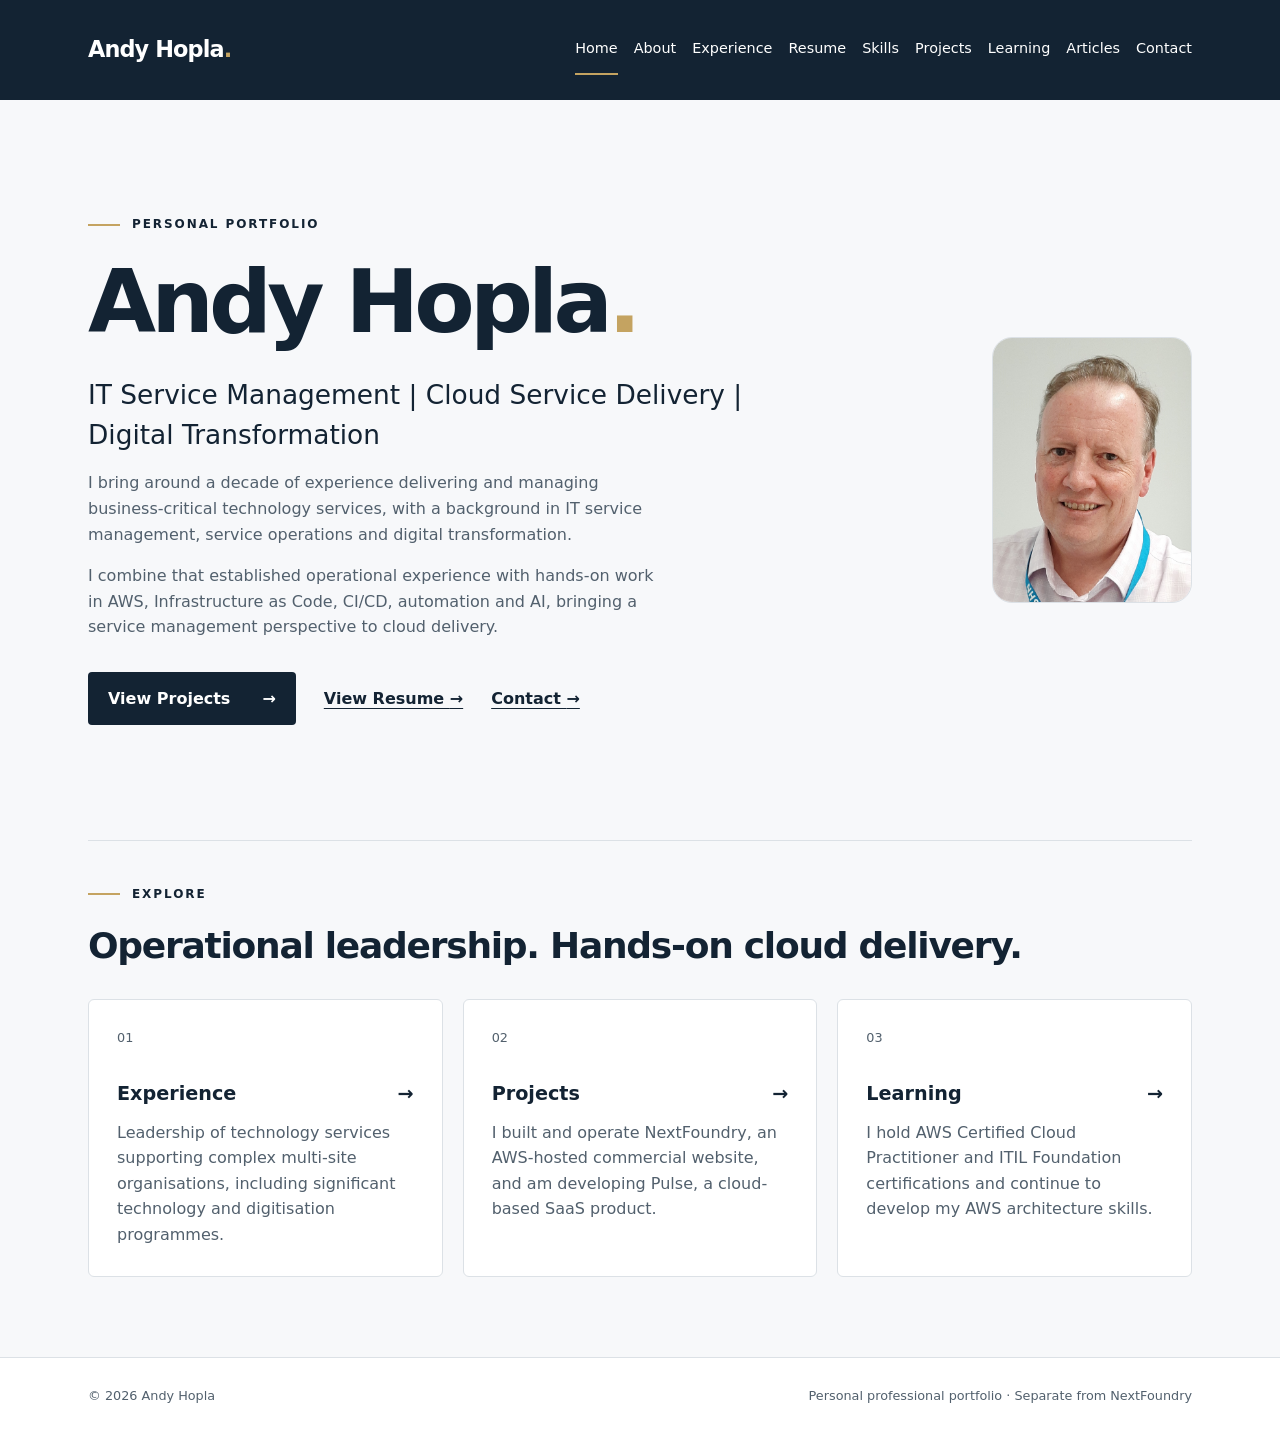
==== index.html @ 7f965b9d "Initial AWS-hosted portfolio site and Terraform infrastructure" ====
<!doctype html>
<html lang="en-GB">
<head>
  <meta charset="utf-8">
  <meta name="viewport" content="width=device-width, initial-scale=1">
  <meta name="description" content="Andy Hopla combines around a decade of IT service management and operational leadership with growing hands-on AWS, automation and AI capability.">
  <meta name="theme-color" content="#132333">
  <link rel="icon" href="favicon.ico" sizes="32x32">
  <link rel="icon" href="favicon.svg" type="image/svg+xml" sizes="any">
  <title>Andy Hopla | Personal Portfolio</title>
  <link rel="stylesheet" href="css/styles.css">
  <script src="js/main.js" defer></script>
</head>
<body>
  <a class="skip-link" href="#main-content">Skip to content</a>
  <header class="site-header">
    <div class="header-inner container">
      <a class="brand" href="index.html" aria-label="Andy Hopla — home">Andy Hopla<span class="accent" aria-hidden="true">.</span></a>
      <button class="menu-toggle" type="button" aria-expanded="false" aria-controls="primary-navigation" hidden>Menu</button>
      <nav id="primary-navigation" aria-label="Main navigation">
        <ul>
          <li><a href="index.html" aria-current="page">Home</a></li>
          <li><a href="pages/about.html">About</a></li>
          <li><a href="pages/experience.html">Experience</a></li>
          <li><a href="pages/resume.html">Resume</a></li>
          <li><a href="pages/skills.html">Skills</a></li>
          <li><a href="pages/projects.html">Projects</a></li>
          <li><a href="pages/learning.html">Learning</a></li>
          <li><a href="pages/articles.html">Articles</a></li>
          <li><a href="pages/contact.html">Contact</a></li>
        </ul>
      </nav>
    </div>
  </header>
  <main id="main-content" class="container" tabindex="-1">
    <section class="hero home-hero" aria-labelledby="page-title">
      <div class="home-hero-content">
        <p class="eyebrow">Personal portfolio</p>
        <h1 id="page-title">Andy Hopla<span class="accent">.</span></h1>
        <p class="intro">IT Service Management | Cloud Service Delivery | Digital Transformation</p>
        <p class="hero-description">I bring around a decade of experience delivering and managing business-critical technology services, with a background in IT service management, service operations and digital transformation.</p>
        <p class="hero-description">I combine that established operational experience with hands-on work in AWS, Infrastructure as Code, CI/CD, automation and AI, bringing a service management perspective to cloud delivery.</p>
        <div class="actions">
          <a class="button" href="pages/projects.html">View Projects <span aria-hidden="true">&rarr;</span></a>
          <a class="text-link" href="pages/resume.html">View Resume <span aria-hidden="true">&rarr;</span></a>
          <a class="text-link" href="pages/contact.html">Contact <span aria-hidden="true">&rarr;</span></a>
        </div>
      </div>
      <div class="home-hero-portrait">
        <img src="images/andy-hopla.jpg" alt="Andy Hopla" width="200" height="267">
      </div>
    </section>
    <section class="overview" aria-labelledby="overview-title">
      <div class="section-heading">
        <p class="eyebrow">Explore</p>
        <h2 id="overview-title">Operational leadership. Hands-on cloud delivery.</h2>
      </div>
      <div class="card-grid">
        <a class="card" href="pages/experience.html">
          <span class="card-number" aria-hidden="true">01</span>
          <h3>Experience <span aria-hidden="true">&rarr;</span></h3>
          <p>Leadership of technology services supporting complex multi-site organisations, including significant technology and digitisation programmes.</p>
        </a>
        <a class="card" href="pages/projects.html">
          <span class="card-number" aria-hidden="true">02</span>
          <h3>Projects <span aria-hidden="true">&rarr;</span></h3>
          <p>I built and operate NextFoundry, an AWS-hosted commercial website, and am developing Pulse, a cloud-based SaaS product.</p>
        </a>
        <a class="card" href="pages/learning.html">
          <span class="card-number" aria-hidden="true">03</span>
          <h3>Learning <span aria-hidden="true">&rarr;</span></h3>
          <p>I hold AWS Certified Cloud Practitioner and ITIL Foundation certifications and continue to develop my AWS architecture skills.</p>
        </a>
      </div>
    </section>
  </main>
  <footer class="site-footer">
    <div class="container footer-inner">
      <p>&copy; <span data-year>2026</span> Andy Hopla</p>
      <p>Personal professional portfolio <span aria-hidden="true">&middot;</span> Separate from NextFoundry</p>
    </div>
  </footer>
</body>
</html>
---- css/styles.css ----
:root {
  color-scheme: light;
  --navy: #132333;
  --muted: #52606d;
  --gold: #c4a361;
  --paper: #f7f8fa;
  --line: #dce1e6;
  --white: #fff;
  font-family: system-ui, -apple-system, BlinkMacSystemFont, "Segoe UI", sans-serif;
  color: var(--navy);
  background: var(--paper);
  line-height: 1.6;
}

* { box-sizing: border-box; }
body { margin: 0; min-height: 100vh; display: flex; flex-direction: column; }
main { flex: 1; width: 100%; }
a { color: inherit; text-underline-offset: 0.25em; }
button { font: inherit; }
[hidden] { display: none !important; }
:focus-visible { outline: 3px solid #806021; outline-offset: 5px; }
.site-header :focus-visible, .skip-link:focus-visible { outline-color: var(--gold); }
.container { max-width: 1200px; margin-inline: auto; padding-inline: clamp(1.25rem, 4vw, 3rem); }
.accent { color: var(--gold); }
.skip-link { position: absolute; z-index: 10; top: 0.75rem; left: 1rem; padding: 0.75rem 1rem; background: var(--navy); color: var(--white); transform: translateY(-200%); }
.skip-link:focus { transform: translateY(0); }
.site-header { background: var(--navy); color: var(--white); }
.header-inner { min-height: 100px; display: flex; align-items: center; justify-content: space-between; gap: 2rem; }
.brand { font-size: 1.4rem; font-weight: 700; letter-spacing: -0.04em; text-decoration: none; white-space: nowrap; }
nav ul { display: flex; flex-wrap: wrap; gap: 0.2rem 1rem; list-style: none; padding: 0; margin: 0; }
nav a { display: block; padding-block: 0.8rem; font-size: 0.9rem; text-decoration: none; border-bottom: 2px solid transparent; }
nav a:hover, nav a[aria-current="page"] { border-color: var(--gold); }
.menu-toggle { min-height: 44px; padding: 0.4rem 0.9rem; color: var(--white); background: transparent; border: 1px solid var(--gold); border-radius: 4px; cursor: pointer; }
.hero { padding-block: clamp(4rem, 9vw, 7.5rem); max-width: 850px; }
.eyebrow { margin: 0 0 1.25rem; font-size: 0.75rem; font-weight: 700; letter-spacing: 0.16em; text-transform: uppercase; }
.eyebrow::before { content: ""; display: inline-block; width: 2rem; height: 2px; background: var(--gold); vertical-align: middle; margin-right: 0.75rem; }
h1, h2, h3, p { margin-top: 0; }
h1 { font-size: clamp(3rem, 7vw, 5.5rem); line-height: 1.1; letter-spacing: -0.055em; margin-bottom: 1.5rem; overflow-wrap: break-word; }
h2 { font-size: clamp(1.75rem, 3vw, 2.25rem); line-height: 1.2; letter-spacing: -0.035em; }
h3 { font-size: 1.2rem; line-height: 1.4; }
.intro { font-size: clamp(1.2rem, 2.5vw, 1.65rem); line-height: 1.5; max-width: 42rem; margin-bottom: 1rem; }
.hero-description, .content-note { color: var(--muted); max-width: 36rem; }
.actions { display: flex; align-items: center; flex-wrap: wrap; gap: 1rem 1.75rem; margin-top: 2rem; }
.button { display: inline-flex; gap: 2rem; align-items: center; padding: 0.85rem 1.25rem; background: var(--navy); color: var(--white); border-radius: 4px; text-decoration: none; font-weight: 600; }
.button:hover { background: #294156; }
.text-link { display: inline-block; padding-block: 0.7rem; font-weight: 600; }
.overview { border-top: 1px solid var(--line); padding-block: 2.75rem 5rem; }
.section-heading { margin-bottom: 2rem; }
.card-grid { display: grid; grid-template-columns: repeat(3, minmax(0, 1fr)); gap: 1.25rem; }
.card { display: block; padding: 1.75rem; background: var(--white); border: 1px solid var(--line); border-radius: 6px; text-decoration: none; }
.card:hover { border-color: #806021; }
.card-number { display: block; margin-bottom: 2rem; color: var(--muted); font-size: 0.8rem; }
.card h3 { display: flex; justify-content: space-between; gap: 1rem; margin-bottom: 0.75rem; }
.card p { color: var(--muted); margin-bottom: 0; }
.page-hero h1 { font-size: clamp(2.75rem, 6vw, 4.5rem); }
.content-note { margin-block: 2rem 0.5rem; }
.site-footer { border-top: 1px solid var(--line); background: var(--white); font-size: 0.8rem; color: var(--muted); }
.footer-inner { display: flex; flex-wrap: wrap; justify-content: space-between; gap: 0.75rem 2rem; padding-block: 1.75rem; }
.footer-inner p { margin: 0; }

@media (max-width: 960px) {
  .header-inner { flex-wrap: wrap; gap: 0.5rem 1rem; padding-block: 1rem; min-height: 80px; }
  nav { width: 100%; }
  nav ul { gap: 0.25rem 1.25rem; }
  .card-grid { grid-template-columns: 1fr; }
  .card-number { margin-bottom: 1rem; }
}

@media (prefers-reduced-motion: no-preference) {
  a { transition: background-color 150ms ease, border-color 150ms ease; }
}

/* Homepage portrait layout; other page heroes retain their existing styles. */
.home-hero { display: grid; grid-template-columns: minmax(0, 1fr) 200px; align-items: center; gap: 3rem; max-width: none; }
.home-hero-content { min-width: 0; }
.home-hero-portrait { width: 200px; max-width: 100%; aspect-ratio: 3 / 4; display: grid; place-items: center; overflow: hidden; border: 1px solid var(--line); border-radius: 20px; background: var(--white); color: var(--muted); font-size: 0.85rem; }
.home-hero-portrait img { display: block; width: 100%; height: 100%; object-fit: cover; object-position: center; }

@media (max-width: 960px) {
  .home-hero { grid-template-columns: minmax(0, 1fr); gap: 2rem; }
}

/* Technology tags on the Projects page. */
.project-tags { display: flex; flex-wrap: wrap; gap: 0.5rem; max-width: 42rem; padding: 0; margin: 1.5rem 0 0; list-style: none; }
.project-tags li { padding: 0.25rem 0.65rem; border: 1px solid var(--line); border-radius: 4px; background: var(--white); color: var(--navy); font-size: 0.8rem; }
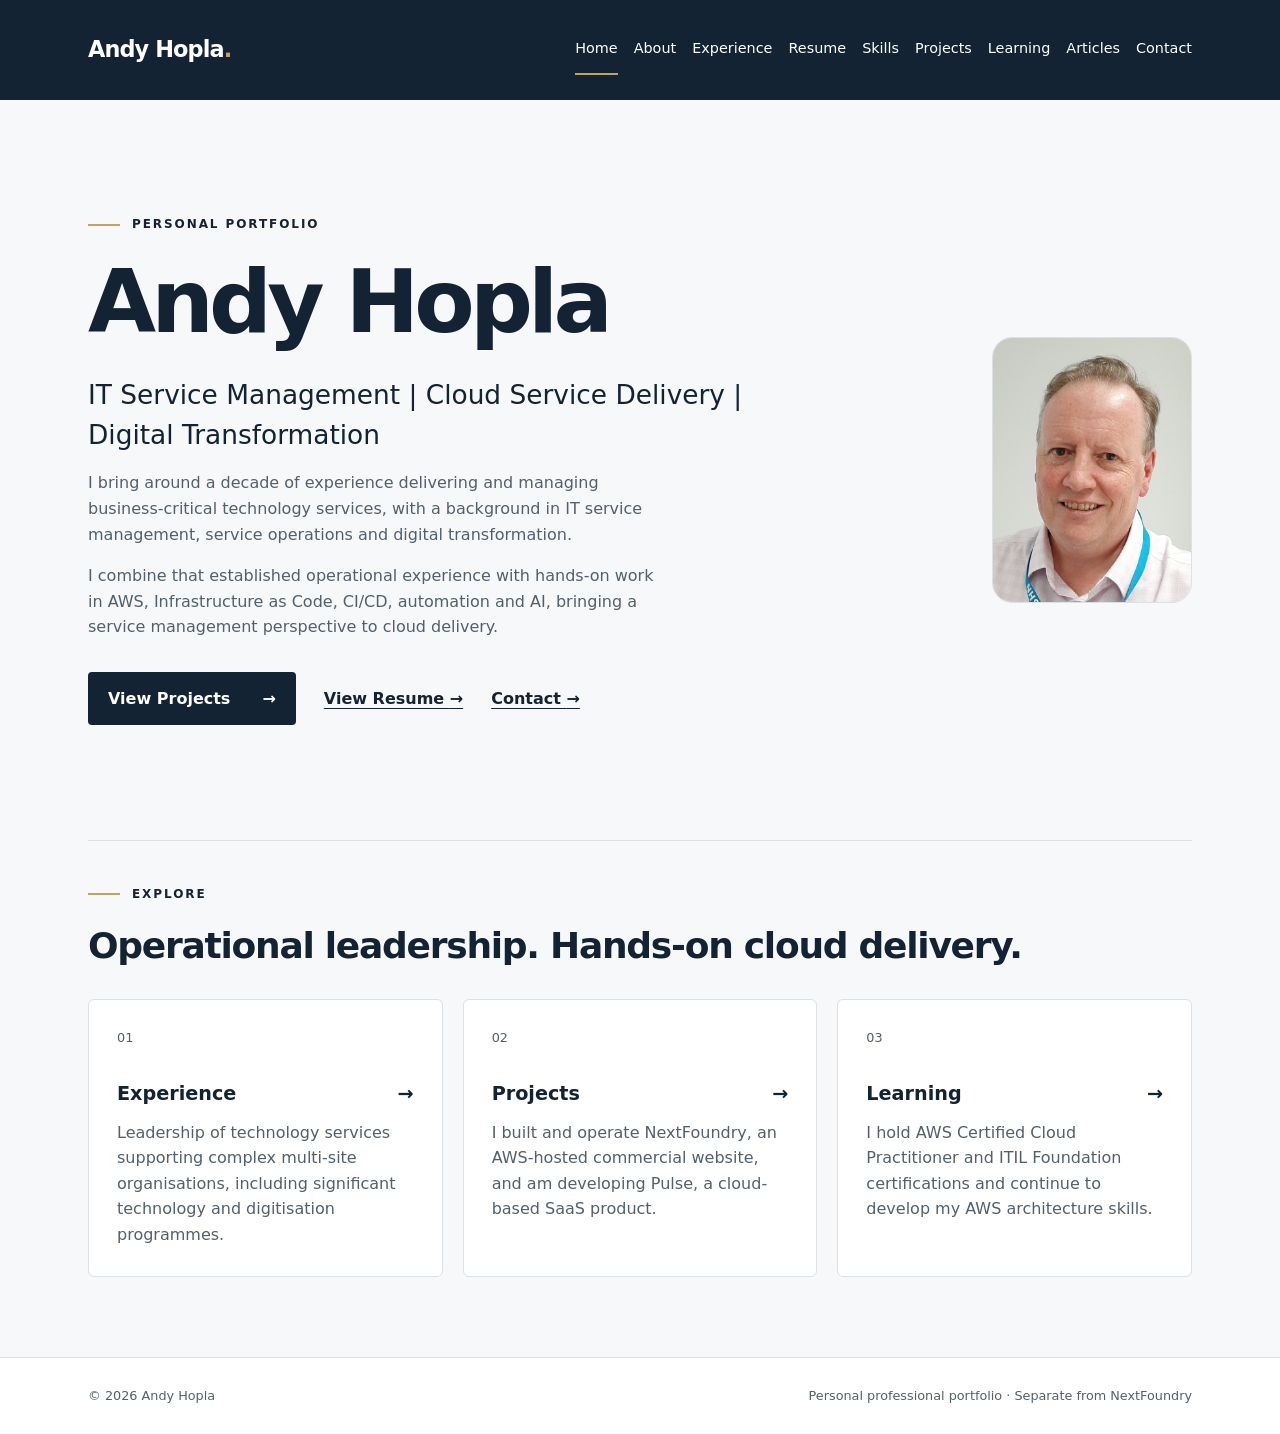
==== commit bf9fe81f: "Remove full stop from homepage name heading" ====
--- a/index.html
+++ b/index.html
@@ -36,7 +36,7 @@
     <section class="hero home-hero" aria-labelledby="page-title">
       <div class="home-hero-content">
         <p class="eyebrow">Personal portfolio</p>
-        <h1 id="page-title">Andy Hopla<span class="accent">.</span></h1>
+        <h1 id="page-title">Andy Hopla</h1>
         <p class="intro">IT Service Management | Cloud Service Delivery | Digital Transformation</p>
         <p class="hero-description">I bring around a decade of experience delivering and managing business-critical technology services, with a background in IT service management, service operations and digital transformation.</p>
         <p class="hero-description">I combine that established operational experience with hands-on work in AWS, Infrastructure as Code, CI/CD, automation and AI, bringing a service management perspective to cloud delivery.</p>
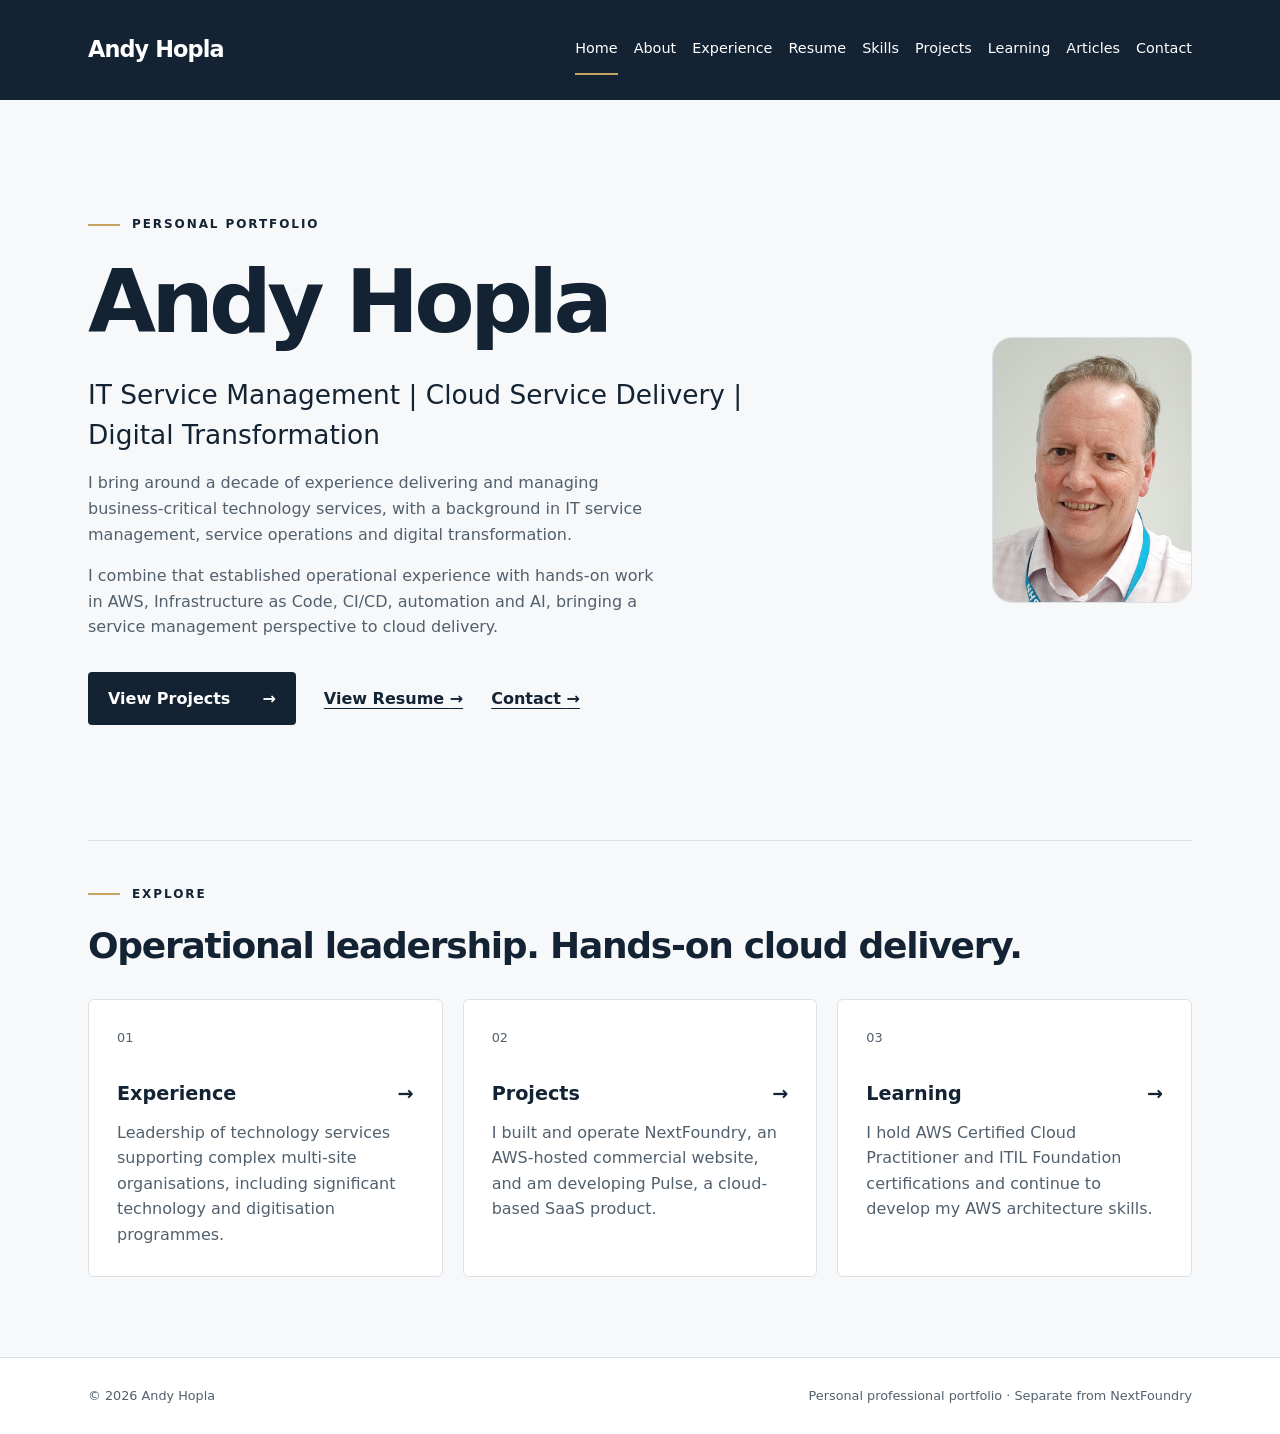
==== commit 80b6b5fb: "Remove gold full stop from homepage brand" ====
--- a/index.html
+++ b/index.html
@@ -15,7 +15,7 @@
   <a class="skip-link" href="#main-content">Skip to content</a>
   <header class="site-header">
     <div class="header-inner container">
-      <a class="brand" href="index.html" aria-label="Andy Hopla — home">Andy Hopla<span class="accent" aria-hidden="true">.</span></a>
+      <a class="brand" href="index.html" aria-label="Andy Hopla — home">Andy Hopla</a>
       <button class="menu-toggle" type="button" aria-expanded="false" aria-controls="primary-navigation" hidden>Menu</button>
       <nav id="primary-navigation" aria-label="Main navigation">
         <ul>
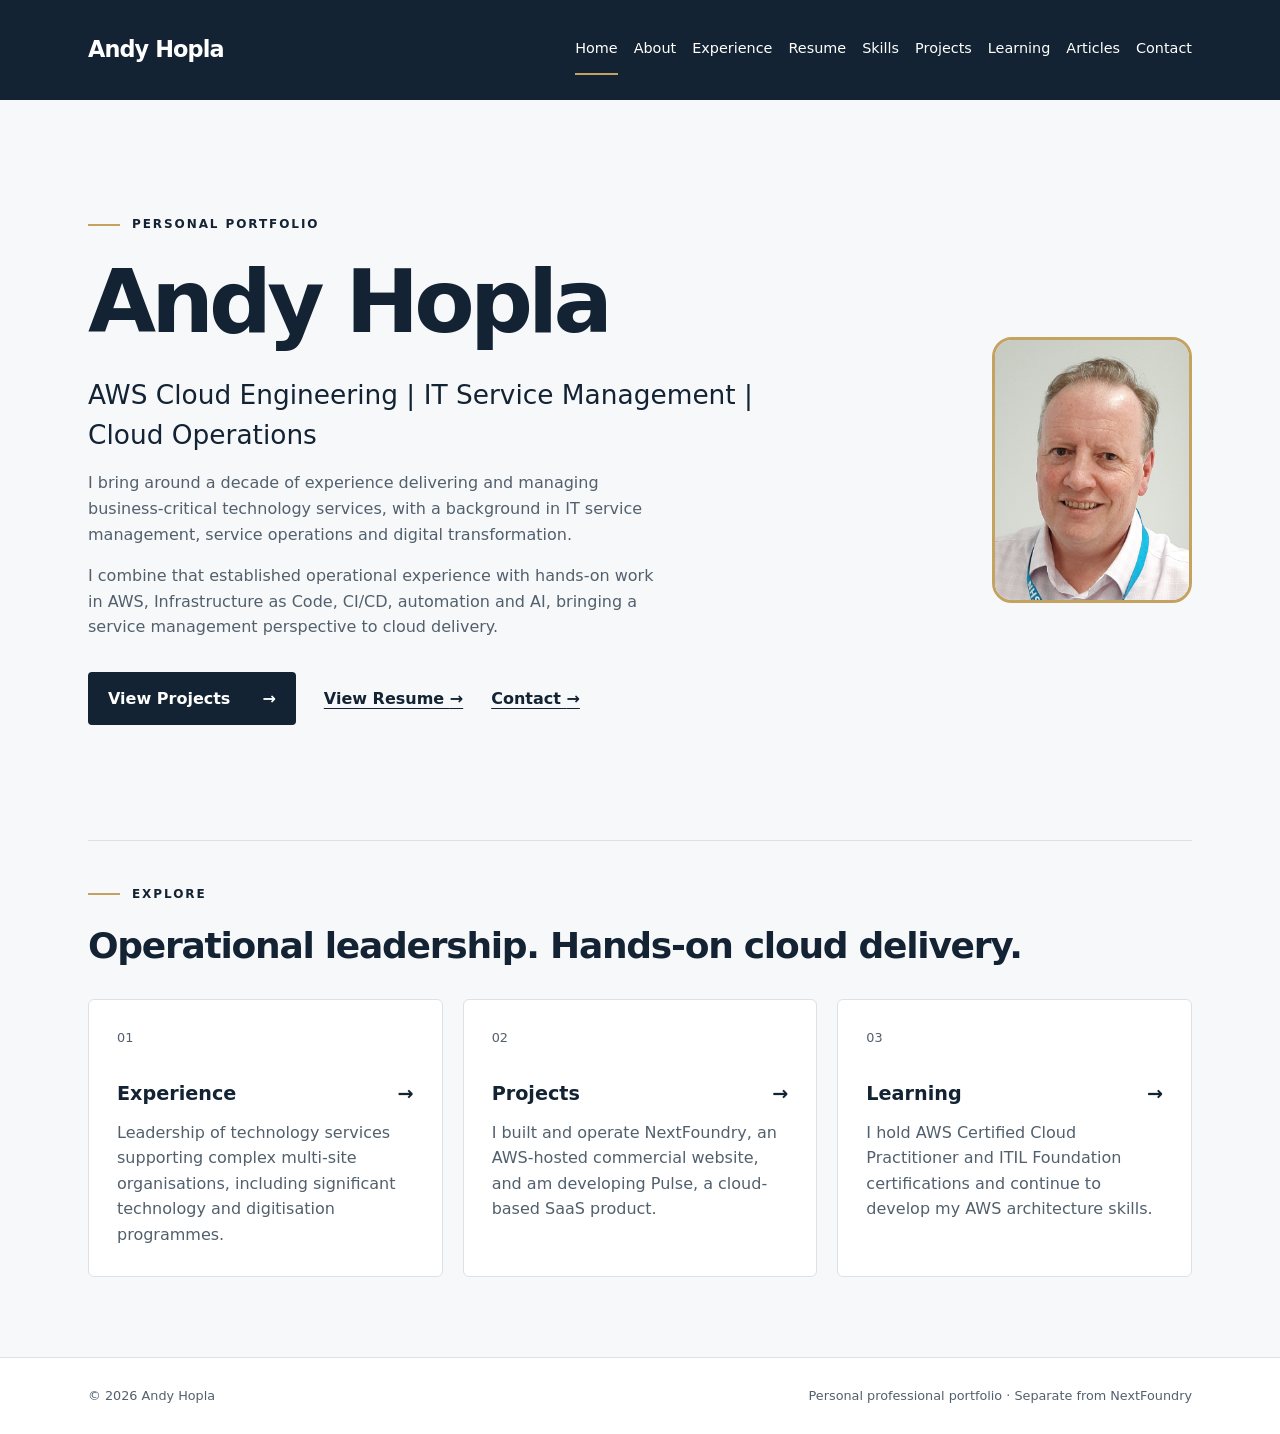
==== commit cf938b3f: "Update home page tagline" ====
--- a/index.html
+++ b/index.html
@@ -37,7 +37,7 @@
       <div class="home-hero-content">
         <p class="eyebrow">Personal portfolio</p>
         <h1 id="page-title">Andy Hopla</h1>
-        <p class="intro">IT Service Management | Cloud Service Delivery | Digital Transformation</p>
+        <p class="intro">AWS Cloud Engineering | IT Service Management | Cloud Operations</p>
         <p class="hero-description">I bring around a decade of experience delivering and managing business-critical technology services, with a background in IT service management, service operations and digital transformation.</p>
         <p class="hero-description">I combine that established operational experience with hands-on work in AWS, Infrastructure as Code, CI/CD, automation and AI, bringing a service management perspective to cloud delivery.</p>
         <div class="actions">
--- a/css/styles.css
+++ b/css/styles.css
@@ -49,6 +49,8 @@
 .card-grid { display: grid; grid-template-columns: repeat(3, minmax(0, 1fr)); gap: 1.25rem; }
 .card { display: block; padding: 1.75rem; background: var(--white); border: 1px solid var(--line); border-radius: 6px; text-decoration: none; }
 .card:hover { border-color: #806021; }
+.contact-cards .card { border: 2px solid var(--gold); }
+.contact-cards .card:hover { border-color: #806021; }
 .card-number { display: block; margin-bottom: 2rem; color: var(--muted); font-size: 0.8rem; }
 .card h3 { display: flex; justify-content: space-between; gap: 1rem; margin-bottom: 0.75rem; }
 .card p { color: var(--muted); margin-bottom: 0; }
@@ -73,7 +75,7 @@
 /* Homepage portrait layout; other page heroes retain their existing styles. */
 .home-hero { display: grid; grid-template-columns: minmax(0, 1fr) 200px; align-items: center; gap: 3rem; max-width: none; }
 .home-hero-content { min-width: 0; }
-.home-hero-portrait { width: 200px; max-width: 100%; aspect-ratio: 3 / 4; display: grid; place-items: center; overflow: hidden; border: 1px solid var(--line); border-radius: 20px; background: var(--white); color: var(--muted); font-size: 0.85rem; }
+.home-hero-portrait { width: 200px; max-width: 100%; aspect-ratio: 3 / 4; display: grid; place-items: center; overflow: hidden; border: 3px solid var(--gold); border-radius: 20px; background: var(--white); color: var(--muted); font-size: 0.85rem; }
 .home-hero-portrait img { display: block; width: 100%; height: 100%; object-fit: cover; object-position: center; }
 
 @media (max-width: 960px) {
@@ -83,3 +85,13 @@
 /* Technology tags on the Projects page. */
 .project-tags { display: flex; flex-wrap: wrap; gap: 0.5rem; max-width: 42rem; padding: 0; margin: 1.5rem 0 0; list-style: none; }
 .project-tags li { padding: 0.25rem 0.65rem; border: 1px solid var(--line); border-radius: 4px; background: var(--white); color: var(--navy); font-size: 0.8rem; }
+
+/* Readable long-form project case studies. */
+.case-study { max-width: 42rem; overflow-wrap: break-word; }
+.case-study .overview { padding-block: 2.75rem; }
+.case-study blockquote { margin: 1.5rem 0; padding: 0.75rem 1.25rem; border-left: 3px solid var(--gold); background: var(--white); }
+.case-study blockquote p { margin-bottom: 0; }
+.architecture-flow { padding: 1rem 1.25rem; border: 1px solid var(--line); border-radius: 4px; background: var(--white); }
+
+.case-study .security-layers { list-style: none; margin: 1.5rem 0; padding: 1.25rem; border: 1px solid var(--line); border-radius: 4px; background: var(--white); text-align: center; }
+.security-layers .layer-arrow { display: block; margin-block: 0.5rem; color: var(--muted); font-size: 1.25rem; }
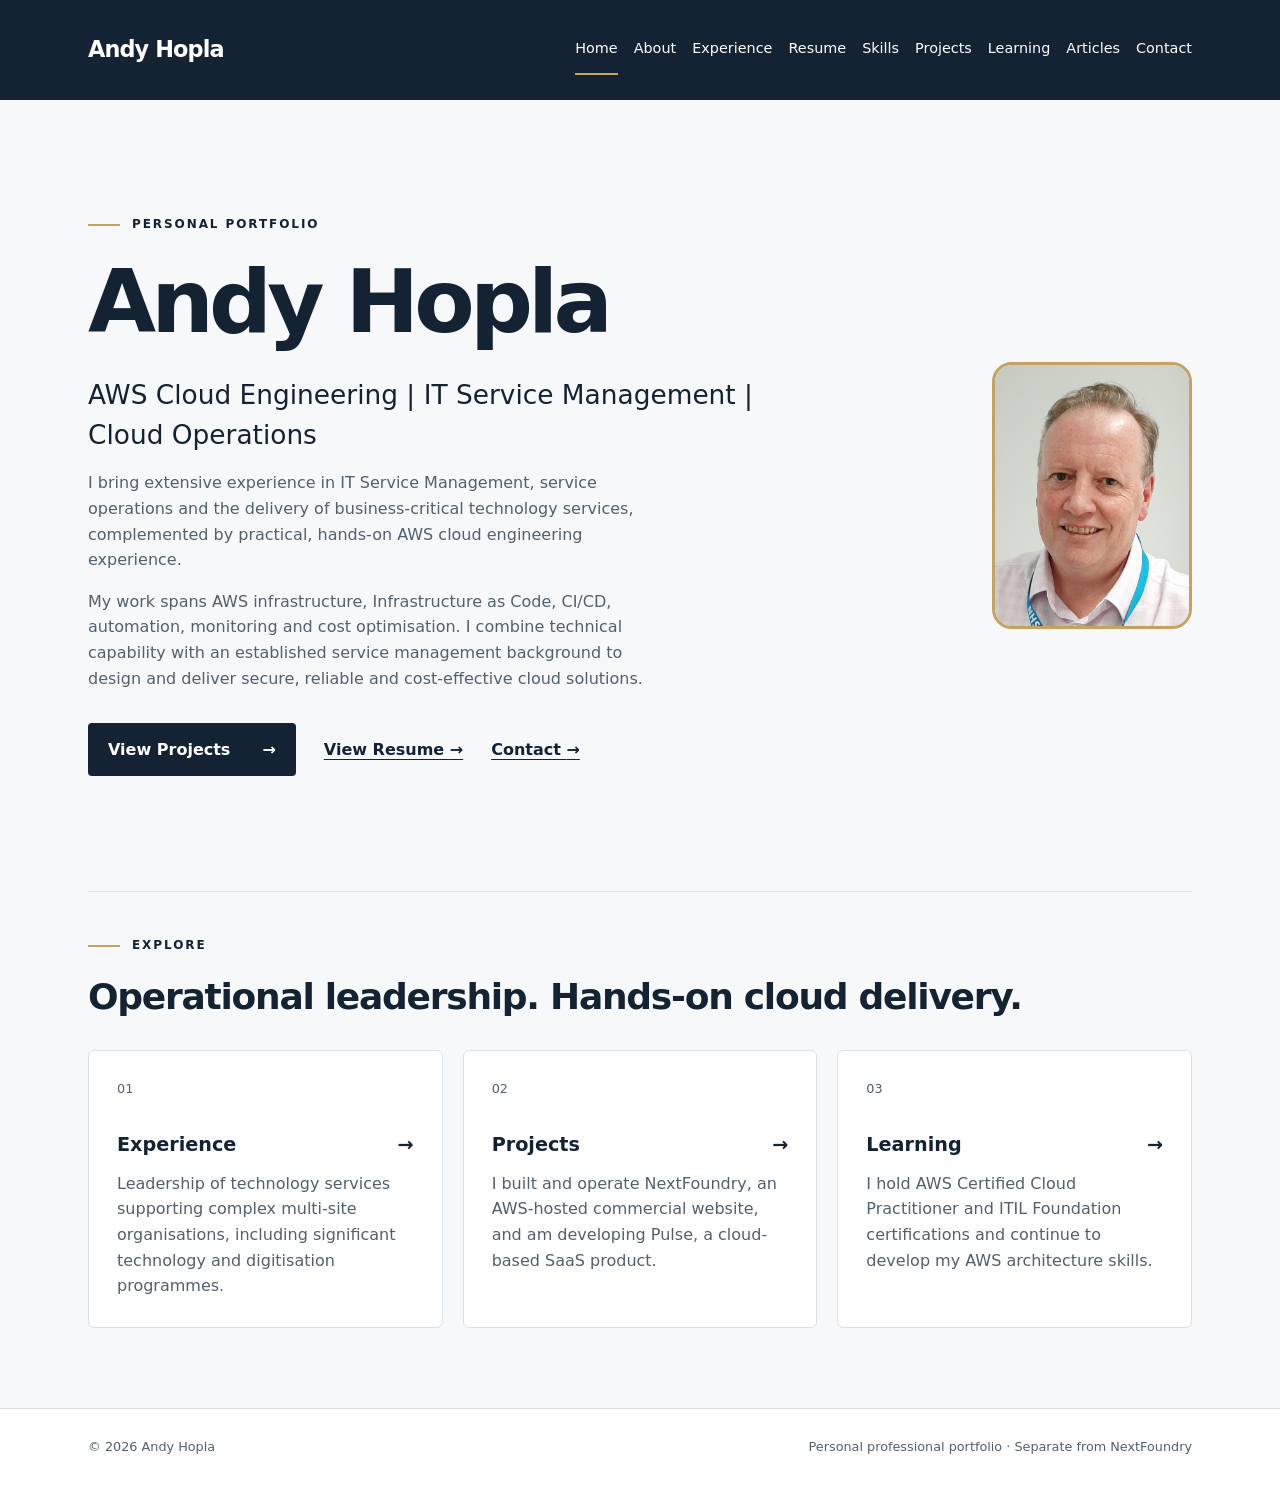
==== commit f761d361: "Update home page introduction" ====
--- a/index.html
+++ b/index.html
@@ -38,8 +38,8 @@
         <p class="eyebrow">Personal portfolio</p>
         <h1 id="page-title">Andy Hopla</h1>
         <p class="intro">AWS Cloud Engineering | IT Service Management | Cloud Operations</p>
-        <p class="hero-description">I bring around a decade of experience delivering and managing business-critical technology services, with a background in IT service management, service operations and digital transformation.</p>
-        <p class="hero-description">I combine that established operational experience with hands-on work in AWS, Infrastructure as Code, CI/CD, automation and AI, bringing a service management perspective to cloud delivery.</p>
+        <p class="hero-description">I bring extensive experience in IT Service Management, service operations and the delivery of business-critical technology services, complemented by practical, hands-on AWS cloud engineering experience.</p>
+        <p class="hero-description">My work spans AWS infrastructure, Infrastructure as Code, CI/CD, automation, monitoring and cost optimisation. I combine technical capability with an established service management background to design and deliver secure, reliable and cost-effective cloud solutions.</p>
         <div class="actions">
           <a class="button" href="pages/projects.html">View Projects <span aria-hidden="true">&rarr;</span></a>
           <a class="text-link" href="pages/resume.html">View Resume <span aria-hidden="true">&rarr;</span></a>
